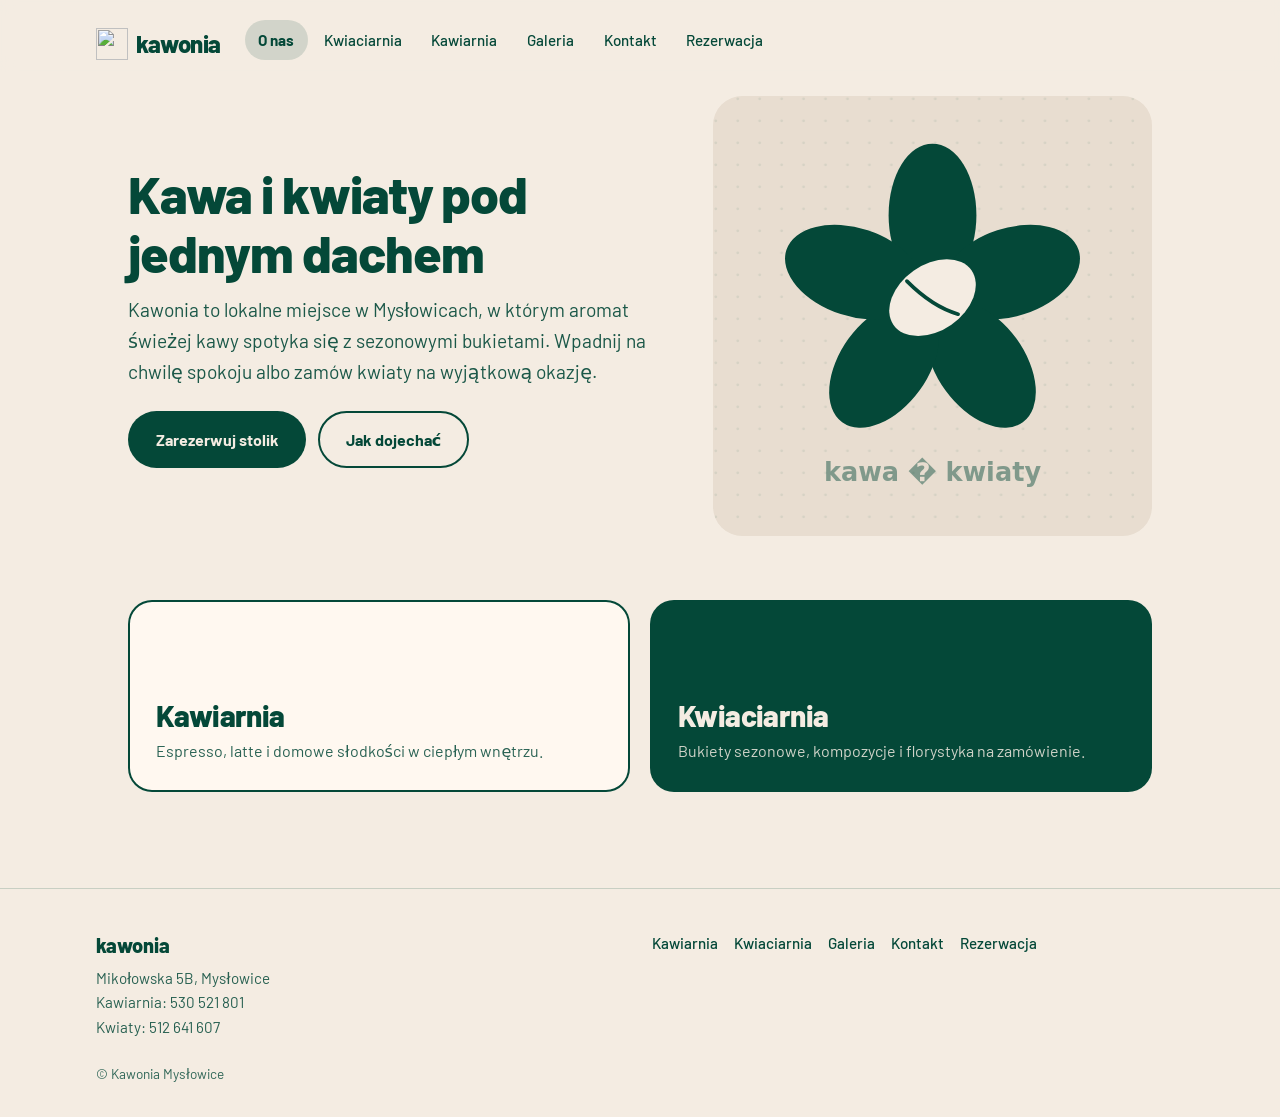
==== index.html @ 17d66bfd "Create a skeleton web" ====
<!DOCTYPE html>
<html lang="pl">
<head>
  <meta charset="utf-8">
  <meta name="viewport" content="width=device-width, initial-scale=1">
  <!-- TODO: remove noindex before publish -->
  <meta name="robots" content="noindex">
  <title>Kawonia — kawa i kwiaty w Mysłowicach</title>
  <meta name="description" content="Kawonia w Mysłowicach: kawiarnia i kwiaciarnia pod jednym dachem. Kawa, bukiety i florystyka przy ul. Mikołowskiej 5B.">
  <!-- TODO: replace example.com with the real domain -->
  <link rel="canonical" href="https://www.example.com/">
  <meta property="og:type" content="website">
  <meta property="og:locale" content="pl_PL">
  <meta property="og:title" content="Kawonia — kawa i kwiaty w Mysłowicach">
  <meta property="og:description" content="Kawiarnia florystyczna w Mysłowicach. Kawa, bukiety i florystyka przy ul. Mikołowskiej 5B.">
  <meta property="og:url" content="https://www.example.com/">
  <meta property="og:image" content="https://www.example.com/images/hero-flower.svg">
  <link rel="icon" href="favicon.svg" type="image/svg+xml">
  <link rel="stylesheet" href="css/styles.css">
  <script type="application/ld+json">
  {
    "@context": "https://schema.org",
    "@graph": [
      {
        "@type": "CafeOrCoffeeShop",
        "name": "Kawonia",
        "description": "Kawiarnia florystyczna w Mysłowicach — kawa i kwiaty pod jednym dachem.",
        "url": "https://www.example.com/",
        "telephone": "+48530521801",
        "address": {
          "@type": "PostalAddress",
          "streetAddress": "Mikołowska 5B",
          "addressLocality": "Mysłowice",
          "addressCountry": "PL"
        },
        "sameAs": [
          "https://www.instagram.com/kawonia.myslowice/",
          "https://www.facebook.com/kawonia.myslowice"
        ],
        "openingHoursSpecification": [
          {
            "@type": "OpeningHoursSpecification",
            "dayOfWeek": ["Monday", "Tuesday", "Wednesday", "Thursday", "Friday"],
            "opens": "09:00",
            "closes": "18:00"
          },
          {
            "@type": "OpeningHoursSpecification",
            "dayOfWeek": "Saturday",
            "opens": "10:00",
            "closes": "16:00"
          }
        ]
      },
      {
        "@type": "Florist",
        "name": "Kawonia — kwiaciarnia",
        "telephone": "+48512641607",
        "address": {
          "@type": "PostalAddress",
          "streetAddress": "Mikołowska 5B",
          "addressLocality": "Mysłowice",
          "addressCountry": "PL"
        },
        "url": "https://www.example.com/kwiaciarnia/"
      }
    ]
  }
  </script>
</head>
<body class="theme-beige">
  <a class="skip-link" href="#main">Przejdź do treści</a>

  <header class="site-header">
    <div class="header-inner">
      <a class="logo" href="index.html">
        <img src="images/logo.svg" alt="" width="64" height="64">
        <span>kawonia</span>
      </a>
      <nav class="site-nav" aria-label="Główne">
        <ul>
          <li><a href="index.html" aria-current="page">O nas</a></li>
          <li><a href="kwiaciarnia/">Kwiaciarnia</a></li>
          <li><a href="kawiarnia/">Kawiarnia</a></li>
          <li><a href="galeria/">Galeria</a></li>
          <li><a href="kontakt/">Kontakt</a></li>
          <li><a href="rezerwacja/">Rezerwacja</a></li>
        </ul>
      </nav>
    </div>
  </header>

  <main id="main" class="site-main">
    <section class="hero" aria-labelledby="hero-heading">
      <div class="hero-copy">
        <h1 id="hero-heading">Kawa i kwiaty pod jednym dachem</h1>
        <!-- TODO: replace with final about copy from the client -->
        <p class="lead">Kawonia to lokalne miejsce w Mysłowicach, w którym aromat świeżej kawy spotyka się z sezonowymi bukietami. Wpadnij na chwilę spokoju albo zamów kwiaty na wyjątkową okazję.</p>
        <div class="hero-actions">
          <a class="btn btn-primary" href="rezerwacja/">Zarezerwuj stolik</a>
          <a class="btn btn-ghost" href="kontakt/">Jak dojechać</a>
        </div>
      </div>
      <div class="hero-visual">
        <img src="images/hero-flower.svg" alt="Dekoracyjny kwiat Kawonii" width="480" height="480">
      </div>
    </section>

    <section class="section" aria-labelledby="tiles-heading">
      <h2 id="tiles-heading" class="visually-hidden">Nasze światy</h2>
      <div class="home-tiles">
        <a class="tile tile-beige" href="kawiarnia/">
          <h2>Kawiarnia</h2>
          <!-- TODO: short cafe teaser -->
          <p>Espresso, latte i domowe słodkości w ciepłym wnętrzu.</p>
        </a>
        <a class="tile tile-green" href="kwiaciarnia/">
          <h2>Kwiaciarnia</h2>
          <!-- TODO: short florist teaser -->
          <p>Bukiety sezonowe, kompozycje i florystyka na zamówienie.</p>
        </a>
      </div>
    </section>
  </main>

  <footer class="site-footer">
    <div class="footer-inner">
      <div>
        <p class="footer-brand">kawonia</p>
        <p class="footer-meta">
          Mikołowska 5B, Mysłowice<br>
          Kawiarnia: <a href="tel:+48530521801">530&nbsp;521&nbsp;801</a><br>
          Kwiaty: <a href="tel:+48512641607">512&nbsp;641&nbsp;607</a>
        </p>
      </div>
      <nav class="footer-nav" aria-label="Stopka">
        <ul>
          <li><a href="kawiarnia/">Kawiarnia</a></li>
          <li><a href="kwiaciarnia/">Kwiaciarnia</a></li>
          <li><a href="galeria/">Galeria</a></li>
          <li><a href="kontakt/">Kontakt</a></li>
          <li><a href="rezerwacja/">Rezerwacja</a></li>
        </ul>
      </nav>
      <p class="footer-copy">© Kawonia Mysłowice</p>
    </div>
  </footer>

  <script src="js/main.js" defer></script>
</body>
</html>
---- css/styles.css ----
/* Kawonia — shared styles */

@font-face {
  font-family: "Barlow";
  src: url("../fonts/barlow-400.woff2") format("woff2");
  font-weight: 400;
  font-style: normal;
  font-display: swap;
}

@font-face {
  font-family: "Barlow";
  src: url("../fonts/barlow-500.woff2") format("woff2");
  font-weight: 500;
  font-style: normal;
  font-display: swap;
}

@font-face {
  font-family: "Barlow";
  src: url("../fonts/barlow-600.woff2") format("woff2");
  font-weight: 600;
  font-style: normal;
  font-display: swap;
}

@font-face {
  font-family: "Barlow";
  src: url("../fonts/barlow-700.woff2") format("woff2");
  font-weight: 700;
  font-style: normal;
  font-display: swap;
}

@font-face {
  font-family: "Barlow";
  src: url("../fonts/barlow-800.woff2") format("woff2");
  font-weight: 800;
  font-style: normal;
  font-display: swap;
}

:root {
  --color-green: #044838;
  --color-beige: #f4ece2;
  --color-beige-deep: #e8ddd0;
  --color-green-soft: #066a52;
  --radius: 1rem;
  --radius-pill: 999px;
  --space: clamp(1rem, 4vw, 2rem);
  --max: 68rem;
  --font: "Barlow", system-ui, -apple-system, "Segoe UI", sans-serif;
  --transition: background-color 0.35s ease, color 0.35s ease, border-color 0.35s ease;
  --focus: 0 0 0 3px var(--color-beige), 0 0 0 5px var(--color-green);
}

*,
*::before,
*::after {
  box-sizing: border-box;
}

html {
  scroll-behavior: smooth;
}

@media (prefers-reduced-motion: reduce) {
  html {
    scroll-behavior: auto;
  }

  *,
  *::before,
  *::after {
    animation-duration: 0.01ms !important;
    animation-iteration-count: 1 !important;
    transition-duration: 0.01ms !important;
  }
}

body {
  margin: 0;
  font-family: var(--font);
  font-size: 1.0625rem;
  line-height: 1.6;
  font-weight: 400;
  min-height: 100vh;
  display: flex;
  flex-direction: column;
  transition: var(--transition);
  -webkit-font-smoothing: antialiased;
}

body.theme-beige {
  --page-bg: var(--color-beige);
  background-color: var(--color-beige);
  color: var(--color-green);
}

body.theme-green {
  --page-bg: var(--color-green);
  background-color: var(--color-green);
  color: var(--color-beige);
}

img {
  max-width: 100%;
  height: auto;
  display: block;
}

a {
  color: inherit;
  text-decoration-thickness: 1px;
  text-underline-offset: 0.2em;
}

a:hover {
  text-decoration-thickness: 2px;
}

:focus-visible {
  outline: 3px solid currentColor;
  outline-offset: 3px;
}

.skip-link {
  position: absolute;
  top: -100%;
  left: var(--space);
  z-index: 1000;
  padding: 0.75rem 1.25rem;
  border-radius: var(--radius-pill);
  font-weight: 600;
  text-decoration: none;
}

.theme-beige .skip-link {
  background: var(--color-green);
  color: var(--color-beige);
}

.theme-green .skip-link {
  background: var(--color-beige);
  color: var(--color-green);
}

.skip-link:focus {
  top: 0.75rem;
}

.site-header {
  padding: 1rem var(--space) 0;
  position: sticky;
  top: 0;
  z-index: 50;
  backdrop-filter: blur(8px);
  transition: var(--transition);
}

.theme-beige .site-header {
  background: color-mix(in srgb, var(--color-beige) 92%, transparent);
}

.theme-green .site-header {
  background: color-mix(in srgb, var(--color-green) 92%, transparent);
}

.header-inner {
  max-width: var(--max);
  margin: 0 auto;
  display: flex;
  flex-wrap: wrap;
  align-items: center;
  gap: 0.75rem 1.5rem;
}

.logo {
  display: inline-flex;
  align-items: center;
  gap: 0.5rem;
  text-decoration: none;
  font-weight: 800;
  font-size: 1.5rem;
  letter-spacing: -0.02em;
  line-height: 1;
}

.logo img {
  width: 2rem;
  height: 2rem;
}

.site-nav {
  flex: 1 1 auto;
  min-width: 0;
  overflow-x: auto;
  -webkit-overflow-scrolling: touch;
  scrollbar-width: thin;
}

.site-nav ul {
  display: flex;
  flex-wrap: nowrap;
  gap: 0.25rem 0.15rem;
  list-style: none;
  margin: 0;
  padding: 0.25rem 0 0.75rem;
  width: max-content;
}

.site-nav a {
  display: block;
  padding: 0.5rem 0.85rem;
  text-decoration: none;
  font-weight: 500;
  font-size: 0.95rem;
  white-space: nowrap;
  border-radius: var(--radius-pill);
  transition: background-color 0.2s ease;
}

.site-nav a:hover {
  background: color-mix(in srgb, currentColor 10%, transparent);
}

.site-nav a[aria-current="page"] {
  font-weight: 700;
  background: color-mix(in srgb, currentColor 14%, transparent);
}

.site-main {
  flex: 1;
  width: 100%;
  max-width: var(--max);
  margin: 0 auto;
  padding: var(--space);
  padding-top: 1.5rem;
}

.site-footer {
  margin-top: auto;
  padding: 2.5rem var(--space) 2rem;
  border-top: 1px solid color-mix(in srgb, currentColor 18%, transparent);
}

.footer-inner {
  max-width: var(--max);
  margin: 0 auto;
  display: grid;
  gap: 1.5rem;
}

@media (min-width: 640px) {
  .footer-inner {
    grid-template-columns: 1fr 1fr;
    align-items: start;
  }
}

.footer-brand {
  font-weight: 800;
  font-size: 1.25rem;
  margin: 0 0 0.35rem;
}

.footer-meta {
  margin: 0;
  font-size: 0.95rem;
  opacity: 0.85;
}

.footer-meta a {
  text-decoration: none;
}

.footer-meta a:hover {
  text-decoration: underline;
}

.footer-nav ul {
  list-style: none;
  margin: 0;
  padding: 0;
  display: flex;
  flex-wrap: wrap;
  gap: 0.5rem 1rem;
}

.footer-nav a {
  text-decoration: none;
  font-weight: 500;
  font-size: 0.95rem;
}

.footer-copy {
  grid-column: 1 / -1;
  margin: 0;
  font-size: 0.85rem;
  color: color-mix(in srgb, currentColor 82%, var(--page-bg));
}

/* Typography */
h1,
h2,
h3 {
  line-height: 1.15;
  letter-spacing: -0.02em;
  font-weight: 800;
  margin: 0 0 0.75rem;
}

h1 {
  font-size: clamp(2rem, 6vw, 3.25rem);
}

h2 {
  font-size: clamp(1.5rem, 4vw, 2rem);
}

h3 {
  font-size: 1.2rem;
  font-weight: 700;
}

.lead {
  font-size: clamp(1.05rem, 2.5vw, 1.2rem);
  max-width: 36rem;
  margin: 0 0 1.5rem;
  opacity: 0.9;
}

.section {
  margin-bottom: clamp(2.5rem, 6vw, 4rem);
}

.section-header {
  margin-bottom: 1.5rem;
}

/* Buttons */
.btn {
  display: inline-flex;
  align-items: center;
  justify-content: center;
  gap: 0.5rem;
  padding: 0.85rem 1.6rem;
  border-radius: var(--radius-pill);
  font-family: inherit;
  font-size: 1rem;
  font-weight: 700;
  text-decoration: none;
  border: 2px solid transparent;
  cursor: pointer;
  transition: background-color 0.2s ease, color 0.2s ease, border-color 0.2s ease, transform 0.15s ease;
}

.btn:hover {
  text-decoration: none;
  transform: translateY(-1px);
}

.btn:active {
  transform: translateY(0);
}

.theme-beige .btn-primary {
  background: var(--color-green);
  color: var(--color-beige);
}

.theme-beige .btn-primary:hover {
  background: var(--color-green-soft);
}

.theme-green .btn-primary {
  background: var(--color-beige);
  color: var(--color-green);
}

.theme-green .btn-primary:hover {
  background: #fff;
}

.btn-ghost {
  background: transparent;
  border-color: currentColor;
  color: inherit;
}

.btn-ghost:hover {
  background: color-mix(in srgb, currentColor 10%, transparent);
}

/* Hero */
.hero {
  display: grid;
  gap: 2rem;
  align-items: center;
  margin-bottom: clamp(2.5rem, 6vw, 4rem);
}

@media (min-width: 768px) {
  .hero {
    grid-template-columns: 1.1fr 0.9fr;
    gap: 3rem;
  }
}

.hero-visual {
  border-radius: 1.5rem;
  overflow: hidden;
}

.hero-visual img {
  width: 100%;
  border-radius: 1.5rem;
}

.hero-actions {
  display: flex;
  flex-wrap: wrap;
  gap: 0.75rem;
}

/* Home tiles */
.home-tiles {
  display: grid;
  gap: 1rem;
}

@media (min-width: 640px) {
  .home-tiles {
    grid-template-columns: 1fr 1fr;
    gap: 1.25rem;
  }
}

.tile {
  display: flex;
  flex-direction: column;
  justify-content: flex-end;
  min-height: 12rem;
  padding: 1.75rem;
  border-radius: 1.5rem;
  text-decoration: none;
  transition: transform 0.2s ease, box-shadow 0.2s ease;
}

.tile:hover {
  transform: translateY(-3px);
  text-decoration: none;
}

.tile-beige {
  background: var(--color-beige);
  color: var(--color-green);
  box-shadow: inset 0 0 0 2px var(--color-green);
}

.theme-beige .tile-beige {
  background: #fff8f0;
}

.tile-green {
  background: var(--color-green);
  color: var(--color-beige);
}

.theme-green .tile-green {
  background: #033a2e;
  box-shadow: inset 0 0 0 2px var(--color-beige);
}

.tile h2 {
  margin: 0 0 0.35rem;
  font-size: clamp(1.5rem, 3vw, 1.85rem);
}

.tile p {
  margin: 0;
  opacity: 0.85;
  font-size: 1rem;
}

/* Price lists */
.price-list {
  list-style: none;
  margin: 0 0 2rem;
  padding: 0;
  max-width: 40rem;
}

.price-list li {
  display: flex;
  align-items: baseline;
  gap: 0.75rem;
  padding: 0.85rem 0;
  border-bottom: 1px dashed color-mix(in srgb, currentColor 35%, transparent);
}

.price-list .item-name {
  flex: 0 1 auto;
  font-weight: 600;
}

.price-list .item-dots {
  flex: 1 1 auto;
  min-width: 1.5rem;
  border-bottom: 1px dotted color-mix(in srgb, currentColor 30%, transparent);
  height: 0;
  align-self: center;
  margin-bottom: 0.2em;
}

.price-list .item-price {
  flex: 0 0 auto;
  font-weight: 700;
  white-space: nowrap;
}

.price-list .item-note {
  display: block;
  width: 100%;
  flex-basis: 100%;
  font-size: 0.9rem;
  font-weight: 400;
  opacity: 0.75;
  margin-top: 0.15rem;
}

.price-list li {
  flex-wrap: wrap;
}

.menu-grid {
  display: grid;
  gap: 2.5rem;
}

@media (min-width: 720px) {
  .menu-grid {
    grid-template-columns: 1fr 1fr;
    gap: 3rem;
  }
}

/* Photo grids */
.photo-grid {
  display: grid;
  gap: 0.85rem;
  grid-template-columns: 1fr;
}

@media (min-width: 480px) {
  .photo-grid {
    grid-template-columns: repeat(2, 1fr);
  }
}

@media (min-width: 800px) {
  .photo-grid {
    grid-template-columns: repeat(3, 1fr);
  }
}

.photo-grid figure {
  margin: 0;
  border-radius: 1rem;
  overflow: hidden;
}

.photo-grid img {
  width: 100%;
  aspect-ratio: 1;
  object-fit: cover;
}

.photo-grid figcaption {
  padding: 0.5rem 0.15rem 0;
  font-size: 0.9rem;
  opacity: 0.75;
}

.media-block {
  border-radius: 1.25rem;
  overflow: hidden;
  margin: 0 0 2rem;
}

.media-block img {
  width: 100%;
  border-radius: 1.25rem;
}

/* Loyalty card */
.loyalty-card {
  border: 2px solid currentColor;
  border-radius: 1.25rem;
  padding: 1.5rem 1.75rem;
  max-width: 28rem;
}

.loyalty-card h3 {
  margin-top: 0;
}

.loyalty-card p {
  margin: 0 0 1rem;
}

.stamps {
  display: flex;
  flex-wrap: wrap;
  gap: 0.5rem;
  list-style: none;
  margin: 0;
  padding: 0;
}

.stamps li {
  width: 2.25rem;
  height: 2.25rem;
  border-radius: 50%;
  border: 2px dashed color-mix(in srgb, currentColor 45%, transparent);
  display: grid;
  place-items: center;
  font-size: 0.75rem;
  font-weight: 700;
  opacity: 0.7;
}

/* Contact */
.contact-grid {
  display: grid;
  gap: 2rem;
}

@media (min-width: 700px) {
  .contact-grid {
    grid-template-columns: 1fr 1fr;
  }
}

.contact-list {
  list-style: none;
  margin: 0;
  padding: 0;
}

.contact-list li {
  margin-bottom: 1rem;
}

.contact-list strong {
  display: block;
  font-size: 0.85rem;
  text-transform: uppercase;
  letter-spacing: 0.04em;
  opacity: 0.7;
  margin-bottom: 0.15rem;
  font-weight: 600;
}

.contact-list a {
  font-weight: 600;
  font-size: 1.15rem;
  text-decoration: none;
}

.hours-list {
  list-style: none;
  margin: 0;
  padding: 0;
}

.hours-list li {
  display: flex;
  justify-content: space-between;
  gap: 1rem;
  padding: 0.4rem 0;
  border-bottom: 1px dashed color-mix(in srgb, currentColor 25%, transparent);
}

.map-placeholder {
  border: 2px dashed color-mix(in srgb, currentColor 40%, transparent);
  border-radius: 1.25rem;
  min-height: 16rem;
  display: grid;
  place-items: center;
  padding: 1.5rem;
  text-align: center;
  opacity: 0.85;
}

.map-placeholder iframe {
  width: 100%;
  height: 100%;
  min-height: 16rem;
  border: 0;
  border-radius: 1.1rem;
}

/* Form */
.form {
  max-width: 36rem;
  display: grid;
  gap: 1.15rem;
}

.form-row {
  display: grid;
  gap: 1.15rem;
}

@media (min-width: 520px) {
  .form-row.two {
    grid-template-columns: 1fr 1fr;
  }
}

.form label {
  display: grid;
  gap: 0.4rem;
  font-weight: 600;
  font-size: 0.95rem;
}

.form input,
.form select,
.form textarea {
  font: inherit;
  padding: 0.75rem 1rem;
  border-radius: 0.75rem;
  border: 2px solid color-mix(in srgb, currentColor 30%, transparent);
  background: color-mix(in srgb, currentColor 4%, transparent);
  color: inherit;
  width: 100%;
  transition: border-color 0.15s ease;
}

.theme-beige .form input,
.theme-beige .form select,
.theme-beige .form textarea {
  background: #fff;
  color: var(--color-green);
}

.theme-green .form input,
.theme-green .form select,
.theme-green .form textarea {
  background: color-mix(in srgb, var(--color-beige) 8%, transparent);
  color: var(--color-beige);
}

.form input:focus-visible,
.form select:focus-visible,
.form textarea:focus-visible {
  border-color: currentColor;
  outline-offset: 2px;
}

.form textarea {
  min-height: 7rem;
  resize: vertical;
}

.form .hint {
  font-weight: 400;
  font-size: 0.85rem;
  opacity: 0.75;
}

.honeypot {
  position: absolute;
  left: -9999px;
  width: 1px;
  height: 1px;
  overflow: hidden;
}

.form-status {
  min-height: 1.5rem;
  padding: 0.75rem 1rem;
  border-radius: 0.75rem;
  font-weight: 600;
}

.form-status[data-state="error"] {
  background: color-mix(in srgb, #b00020 15%, transparent);
  color: #8b0018;
}

.theme-green .form-status[data-state="error"] {
  background: color-mix(in srgb, #ffb4b4 20%, transparent);
  color: #ffe0e0;
}

.form-status[data-state="success"] {
  background: color-mix(in srgb, currentColor 12%, transparent);
}

.form-status:empty {
  display: none;
}

.form-actions {
  display: flex;
  flex-wrap: wrap;
  gap: 0.75rem;
  align-items: center;
}

/* Utilities */
.visually-hidden {
  position: absolute;
  width: 1px;
  height: 1px;
  padding: 0;
  margin: -1px;
  overflow: hidden;
  clip: rect(0, 0, 0, 0);
  white-space: nowrap;
  border: 0;
}

.page-intro {
  margin-bottom: 2rem;
  max-width: 40rem;
}

.form-aside {
  margin-top: 2rem;
  max-width: 36rem;
  font-size: 1rem;
  opacity: 0.85;
}
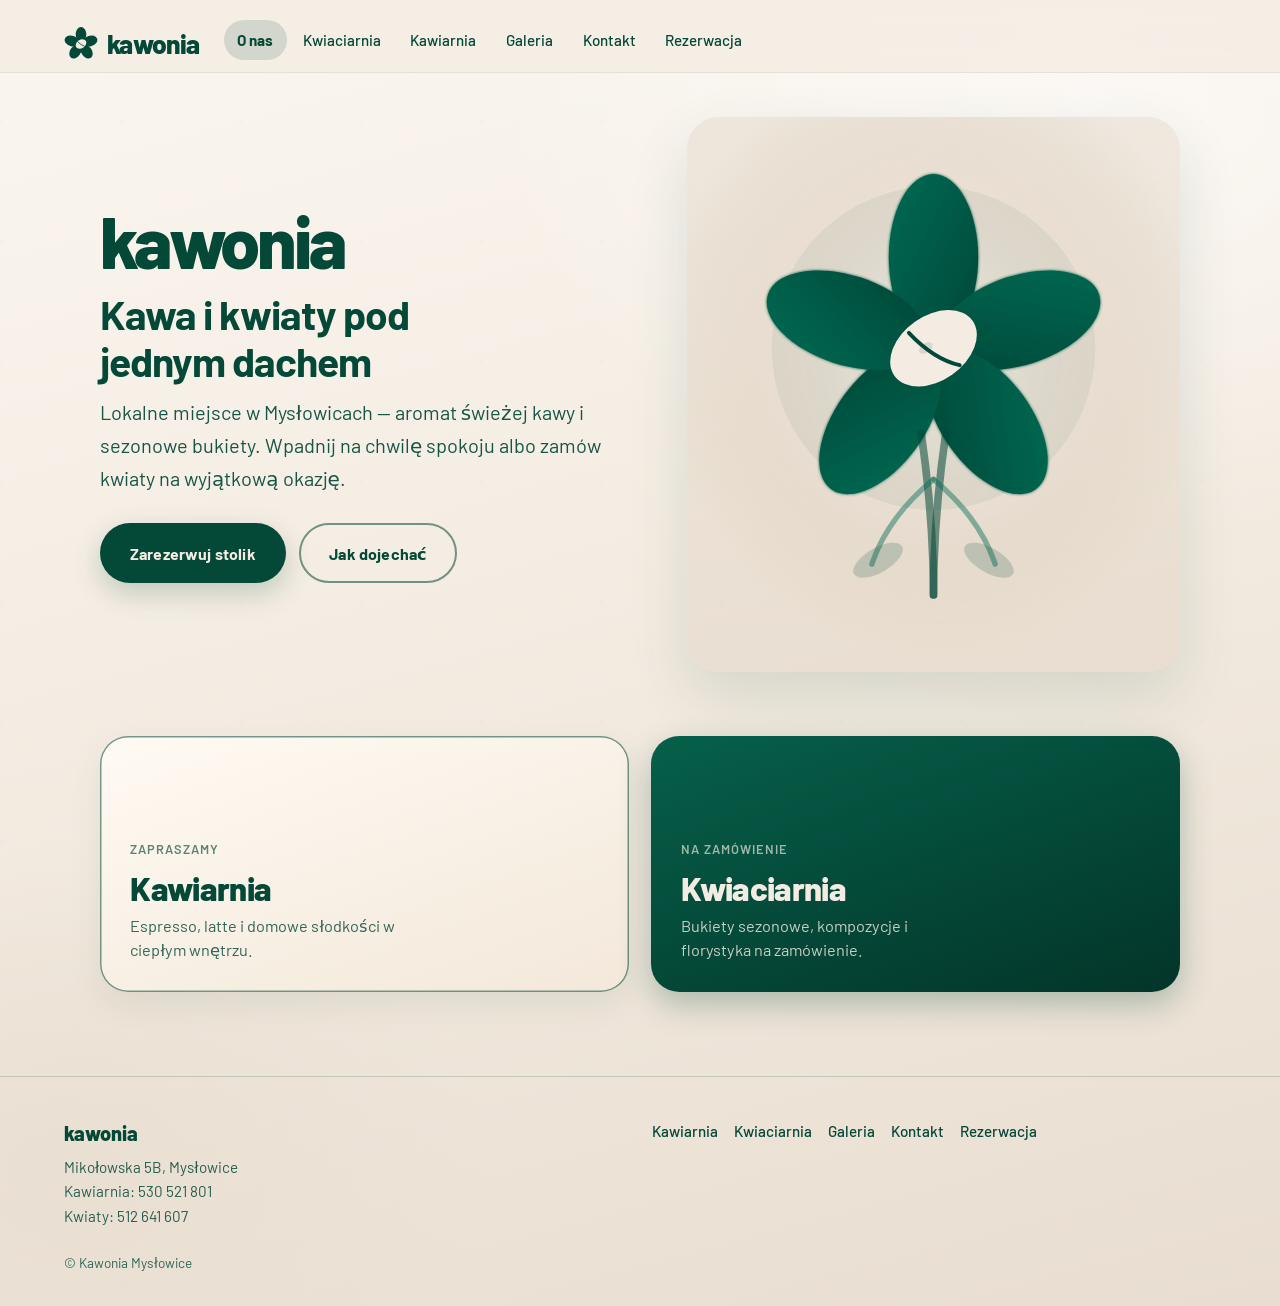
==== commit ea11dc0e: "Fix logo on website" ====
--- a/index.html
+++ b/index.html
@@ -90,31 +90,34 @@
     </div>
   </header>
 
-  <main id="main" class="site-main">
+  <main id="main" class="site-main site-main--home">
     <section class="hero" aria-labelledby="hero-heading">
       <div class="hero-copy">
+        <p class="brand-mark" aria-hidden="true">kawonia</p>
         <h1 id="hero-heading">Kawa i kwiaty pod jednym dachem</h1>
         <!-- TODO: replace with final about copy from the client -->
-        <p class="lead">Kawonia to lokalne miejsce w Mysłowicach, w którym aromat świeżej kawy spotyka się z sezonowymi bukietami. Wpadnij na chwilę spokoju albo zamów kwiaty na wyjątkową okazję.</p>
+        <p class="lead">Lokalne miejsce w Mysłowicach — aromat świeżej kawy i sezonowe bukiety. Wpadnij na chwilę spokoju albo zamów kwiaty na wyjątkową okazję.</p>
         <div class="hero-actions">
           <a class="btn btn-primary" href="rezerwacja/">Zarezerwuj stolik</a>
           <a class="btn btn-ghost" href="kontakt/">Jak dojechać</a>
         </div>
       </div>
       <div class="hero-visual">
-        <img src="images/hero-flower.svg" alt="Dekoracyjny kwiat Kawonii" width="480" height="480">
+        <img src="images/hero-flower.svg" alt="Dekoracyjny kwiat Kawonii z ziarnem kawy" width="640" height="720">
       </div>
     </section>
 
-    <section class="section" aria-labelledby="tiles-heading">
+    <section class="section section--tiles" aria-labelledby="tiles-heading">
       <h2 id="tiles-heading" class="visually-hidden">Nasze światy</h2>
       <div class="home-tiles">
         <a class="tile tile-beige" href="kawiarnia/">
+          <span class="tile-label">Zapraszamy</span>
           <h2>Kawiarnia</h2>
           <!-- TODO: short cafe teaser -->
           <p>Espresso, latte i domowe słodkości w ciepłym wnętrzu.</p>
         </a>
         <a class="tile tile-green" href="kwiaciarnia/">
+          <span class="tile-label">Na zamówienie</span>
           <h2>Kwiaciarnia</h2>
           <!-- TODO: short florist teaser -->
           <p>Bukiety sezonowe, kompozycje i florystyka na zamówienie.</p>
--- a/css/styles.css
+++ b/css/styles.css
@@ -44,14 +44,17 @@
   --color-green: #044838;
   --color-beige: #f4ece2;
   --color-beige-deep: #e8ddd0;
+  --color-beige-soft: #faf6f0;
   --color-green-soft: #066a52;
+  --color-green-deep: #033529;
   --radius: 1rem;
   --radius-pill: 999px;
-  --space: clamp(1rem, 4vw, 2rem);
-  --max: 68rem;
+  --space: clamp(1rem, 4vw, 2.25rem);
+  --max: 72rem;
   --font: "Barlow", system-ui, -apple-system, "Segoe UI", sans-serif;
   --transition: background-color 0.35s ease, color 0.35s ease, border-color 0.35s ease;
   --focus: 0 0 0 3px var(--color-beige), 0 0 0 5px var(--color-green);
+  --ease-out: cubic-bezier(0.22, 1, 0.36, 1);
 }
 
 *,
@@ -94,13 +97,43 @@
 body.theme-beige {
   --page-bg: var(--color-beige);
   background-color: var(--color-beige);
+  background-image:
+    radial-gradient(ellipse 80% 55% at 85% 8%, color-mix(in srgb, #fff 55%, transparent), transparent 60%),
+    radial-gradient(ellipse 60% 45% at 5% 90%, color-mix(in srgb, var(--color-beige-deep) 80%, transparent), transparent 55%),
+    linear-gradient(165deg, var(--color-beige-soft) 0%, var(--color-beige) 45%, var(--color-beige-deep) 100%);
   color: var(--color-green);
 }
 
 body.theme-green {
   --page-bg: var(--color-green);
   background-color: var(--color-green);
+  background-image:
+    radial-gradient(ellipse 70% 50% at 90% 0%, color-mix(in srgb, var(--color-green-soft) 55%, transparent), transparent 55%),
+    radial-gradient(ellipse 50% 40% at 0% 100%, color-mix(in srgb, var(--color-green-deep) 70%, transparent), transparent 50%),
+    linear-gradient(165deg, #055a44 0%, var(--color-green) 50%, var(--color-green-deep) 100%);
   color: var(--color-beige);
+}
+
+body::before {
+  content: "";
+  position: fixed;
+  inset: 0;
+  pointer-events: none;
+  z-index: 0;
+  opacity: 0.35;
+  background-image: url("data:image/svg+xml,%3Csvg xmlns='http://www.w3.org/2000/svg' width='120' height='120'%3E%3Ccircle cx='2' cy='2' r='1.2' fill='%23044838' fill-opacity='0.07'/%3E%3C/svg%3E");
+  background-size: 120px 120px;
+}
+
+.theme-green::before {
+  background-image: url("data:image/svg+xml,%3Csvg xmlns='http://www.w3.org/2000/svg' width='120' height='120'%3E%3Ccircle cx='2' cy='2' r='1.2' fill='%23f4ece2' fill-opacity='0.08'/%3E%3C/svg%3E");
+}
+
+.site-header,
+.site-main,
+.site-footer {
+  position: relative;
+  z-index: 1;
 }
 
 img {
@@ -154,16 +187,18 @@
   position: sticky;
   top: 0;
   z-index: 50;
-  backdrop-filter: blur(8px);
+  backdrop-filter: blur(14px) saturate(1.1);
   transition: var(--transition);
 }
 
 .theme-beige .site-header {
-  background: color-mix(in srgb, var(--color-beige) 92%, transparent);
+  background: color-mix(in srgb, var(--color-beige) 78%, transparent);
+  border-bottom: 1px solid color-mix(in srgb, var(--color-green) 8%, transparent);
 }
 
 .theme-green .site-header {
-  background: color-mix(in srgb, var(--color-green) 92%, transparent);
+  background: color-mix(in srgb, var(--color-green) 78%, transparent);
+  border-bottom: 1px solid color-mix(in srgb, var(--color-beige) 10%, transparent);
 }
 
 .header-inner {
@@ -178,17 +213,18 @@
 .logo {
   display: inline-flex;
   align-items: center;
-  gap: 0.5rem;
+  gap: 0.55rem;
   text-decoration: none;
   font-weight: 800;
-  font-size: 1.5rem;
-  letter-spacing: -0.02em;
+  font-size: 1.65rem;
+  letter-spacing: -0.03em;
   line-height: 1;
 }
 
 .logo img {
-  width: 2rem;
-  height: 2rem;
+  width: 2.15rem;
+  height: 2.15rem;
+  flex-shrink: 0;
 }
 
 .site-nav {
@@ -235,7 +271,11 @@
   max-width: var(--max);
   margin: 0 auto;
   padding: var(--space);
-  padding-top: 1.5rem;
+  padding-top: 1.75rem;
+}
+
+.site-main--home {
+  padding-top: clamp(1.5rem, 4vw, 2.75rem);
 }
 
 .site-footer {
@@ -311,7 +351,7 @@
 }
 
 h1 {
-  font-size: clamp(2rem, 6vw, 3.25rem);
+  font-size: clamp(2.15rem, 6.5vw, 3.6rem);
 }
 
 h2 {
@@ -324,10 +364,36 @@
 }
 
 .lead {
-  font-size: clamp(1.05rem, 2.5vw, 1.2rem);
-  max-width: 36rem;
-  margin: 0 0 1.5rem;
-  opacity: 0.9;
+  font-size: clamp(1.08rem, 2.5vw, 1.25rem);
+  max-width: 32rem;
+  margin: 0 0 1.75rem;
+  line-height: 1.65;
+  color: color-mix(in srgb, currentColor 92%, var(--page-bg));
+}
+
+.brand-mark {
+  margin: 0 0 1rem;
+  font-size: clamp(2.85rem, 7.5vw, 4.5rem);
+  font-weight: 800;
+  letter-spacing: -0.045em;
+  line-height: 0.95;
+  color: var(--color-green);
+}
+
+.theme-green .brand-mark {
+  color: var(--color-beige);
+}
+
+.hero-copy h1 {
+  max-width: 14ch;
+  font-size: clamp(1.75rem, 4.2vw, 2.55rem);
+  font-weight: 700;
+  letter-spacing: -0.025em;
+  color: var(--color-green);
+}
+
+.theme-green .hero-copy h1 {
+  color: var(--color-beige);
 }
 
 .section {
@@ -344,20 +410,26 @@
   align-items: center;
   justify-content: center;
   gap: 0.5rem;
-  padding: 0.85rem 1.6rem;
+  padding: 0.95rem 1.75rem;
   border-radius: var(--radius-pill);
   font-family: inherit;
   font-size: 1rem;
   font-weight: 700;
+  letter-spacing: 0.01em;
   text-decoration: none;
   border: 2px solid transparent;
   cursor: pointer;
-  transition: background-color 0.2s ease, color 0.2s ease, border-color 0.2s ease, transform 0.15s ease;
+  transition:
+    background-color 0.25s var(--ease-out),
+    color 0.25s var(--ease-out),
+    border-color 0.25s var(--ease-out),
+    transform 0.25s var(--ease-out),
+    box-shadow 0.25s var(--ease-out);
 }
 
 .btn:hover {
   text-decoration: none;
-  transform: translateY(-1px);
+  transform: translateY(-2px);
 }
 
 .btn:active {
@@ -367,15 +439,18 @@
 .theme-beige .btn-primary {
   background: var(--color-green);
   color: var(--color-beige);
+  box-shadow: 0 10px 28px color-mix(in srgb, var(--color-green) 22%, transparent);
 }
 
 .theme-beige .btn-primary:hover {
   background: var(--color-green-soft);
+  box-shadow: 0 14px 32px color-mix(in srgb, var(--color-green) 28%, transparent);
 }
 
 .theme-green .btn-primary {
   background: var(--color-beige);
   color: var(--color-green);
+  box-shadow: 0 10px 28px color-mix(in srgb, #000 22%, transparent);
 }
 
 .theme-green .btn-primary:hover {
@@ -384,12 +459,13 @@
 
 .btn-ghost {
   background: transparent;
+  border-color: color-mix(in srgb, currentColor 55%, transparent);
+  color: inherit;
+}
+
+.btn-ghost:hover {
+  background: color-mix(in srgb, currentColor 8%, transparent);
   border-color: currentColor;
-  color: inherit;
-}
-
-.btn-ghost:hover {
-  background: color-mix(in srgb, currentColor 10%, transparent);
 }
 
 /* Hero */
@@ -402,37 +478,99 @@
 
 @media (min-width: 768px) {
   .hero {
-    grid-template-columns: 1.1fr 0.9fr;
-    gap: 3rem;
-  }
+    grid-template-columns: minmax(0, 1fr) minmax(16rem, 0.9fr);
+    gap: clamp(1.25rem, 3vw, 2.5rem);
+    align-items: center;
+  }
+}
+
+.hero-copy {
+  animation: rise-in 0.7s var(--ease-out) both;
 }
 
 .hero-visual {
-  border-radius: 1.5rem;
-  overflow: hidden;
+  position: relative;
+  justify-self: stretch;
+  width: 100%;
+  max-width: 28rem;
+  margin-inline: auto;
+  animation: rise-in 0.85s var(--ease-out) 0.08s both;
+}
+
+@media (min-width: 768px) {
+  .hero-visual {
+    justify-self: end;
+    margin-inline: 0;
+    max-width: none;
+  }
+}
+
+.hero-visual::before {
+  content: "";
+  position: absolute;
+  inset: 12% 8%;
+  border-radius: 50%;
+  background: radial-gradient(circle, color-mix(in srgb, var(--color-green) 14%, transparent), transparent 68%);
+  filter: blur(18px);
+  z-index: 0;
+  pointer-events: none;
+}
+
+.theme-green .hero-visual::before {
+  background: radial-gradient(circle, color-mix(in srgb, var(--color-beige) 16%, transparent), transparent 68%);
 }
 
 .hero-visual img {
+  position: relative;
+  z-index: 1;
   width: 100%;
-  border-radius: 1.5rem;
+  border-radius: 2rem;
+  box-shadow: 0 24px 60px color-mix(in srgb, var(--color-green) 12%, transparent);
+  animation: float-y 7s ease-in-out infinite;
 }
 
 .hero-actions {
   display: flex;
   flex-wrap: wrap;
-  gap: 0.75rem;
+  gap: 0.85rem;
+}
+
+@keyframes rise-in {
+  from {
+    opacity: 0;
+    transform: translateY(1.1rem);
+  }
+  to {
+    opacity: 1;
+    transform: translateY(0);
+  }
+}
+
+@keyframes float-y {
+  0%,
+  100% {
+    transform: translateY(0);
+  }
+  50% {
+    transform: translateY(-0.55rem);
+  }
 }
 
 /* Home tiles */
+.section--tiles {
+  margin-bottom: clamp(2rem, 5vw, 3rem);
+}
+
 .home-tiles {
   display: grid;
-  gap: 1rem;
+  gap: 1.15rem;
+  animation: rise-in 0.9s var(--ease-out) 0.2s both;
 }
 
 @media (min-width: 640px) {
   .home-tiles {
     grid-template-columns: 1fr 1fr;
-    gap: 1.25rem;
+    gap: 1.35rem;
   }
 }
 
@@ -440,47 +578,74 @@
   display: flex;
   flex-direction: column;
   justify-content: flex-end;
-  min-height: 12rem;
-  padding: 1.75rem;
-  border-radius: 1.5rem;
+  min-height: clamp(13rem, 28vw, 16rem);
+  padding: 1.85rem 1.9rem;
+  border-radius: 1.75rem;
   text-decoration: none;
-  transition: transform 0.2s ease, box-shadow 0.2s ease;
+  transition:
+    transform 0.35s var(--ease-out),
+    box-shadow 0.35s var(--ease-out),
+    background-color 0.25s ease;
 }
 
 .tile:hover {
-  transform: translateY(-3px);
+  transform: translateY(-5px);
   text-decoration: none;
 }
 
+.tile-label {
+  font-size: 0.8rem;
+  font-weight: 600;
+  letter-spacing: 0.08em;
+  text-transform: uppercase;
+  margin-bottom: 0.65rem;
+  opacity: 0.65;
+}
+
 .tile-beige {
-  background: var(--color-beige);
+  background:
+    linear-gradient(160deg, #fffaf3 0%, #f3e8da 100%);
   color: var(--color-green);
-  box-shadow: inset 0 0 0 2px var(--color-green);
-}
-
-.theme-beige .tile-beige {
-  background: #fff8f0;
+  box-shadow:
+    inset 0 0 0 1.5px color-mix(in srgb, var(--color-green) 55%, transparent),
+    0 12px 32px color-mix(in srgb, var(--color-green) 8%, transparent);
+}
+
+.tile-beige:hover {
+  box-shadow:
+    inset 0 0 0 1.5px var(--color-green),
+    0 18px 40px color-mix(in srgb, var(--color-green) 14%, transparent);
 }
 
 .tile-green {
-  background: var(--color-green);
+  background:
+    linear-gradient(160deg, #06604a 0%, var(--color-green) 55%, var(--color-green-deep) 100%);
   color: var(--color-beige);
+  box-shadow: 0 12px 32px color-mix(in srgb, var(--color-green) 28%, transparent);
+}
+
+.tile-green:hover {
+  box-shadow: 0 18px 40px color-mix(in srgb, var(--color-green) 38%, transparent);
 }
 
 .theme-green .tile-green {
-  background: #033a2e;
-  box-shadow: inset 0 0 0 2px var(--color-beige);
+  background: linear-gradient(160deg, #044a3a 0%, #022820 100%);
+  box-shadow:
+    inset 0 0 0 1.5px color-mix(in srgb, var(--color-beige) 45%, transparent),
+    0 12px 32px color-mix(in srgb, #000 25%, transparent);
 }
 
 .tile h2 {
-  margin: 0 0 0.35rem;
-  font-size: clamp(1.5rem, 3vw, 1.85rem);
+  margin: 0 0 0.4rem;
+  font-size: clamp(1.65rem, 3.2vw, 2.05rem);
 }
 
 .tile p {
   margin: 0;
-  opacity: 0.85;
-  font-size: 1rem;
+  max-width: 18rem;
+  font-size: 1.02rem;
+  line-height: 1.5;
+  color: color-mix(in srgb, currentColor 82%, transparent);
 }
 
 /* Price lists */
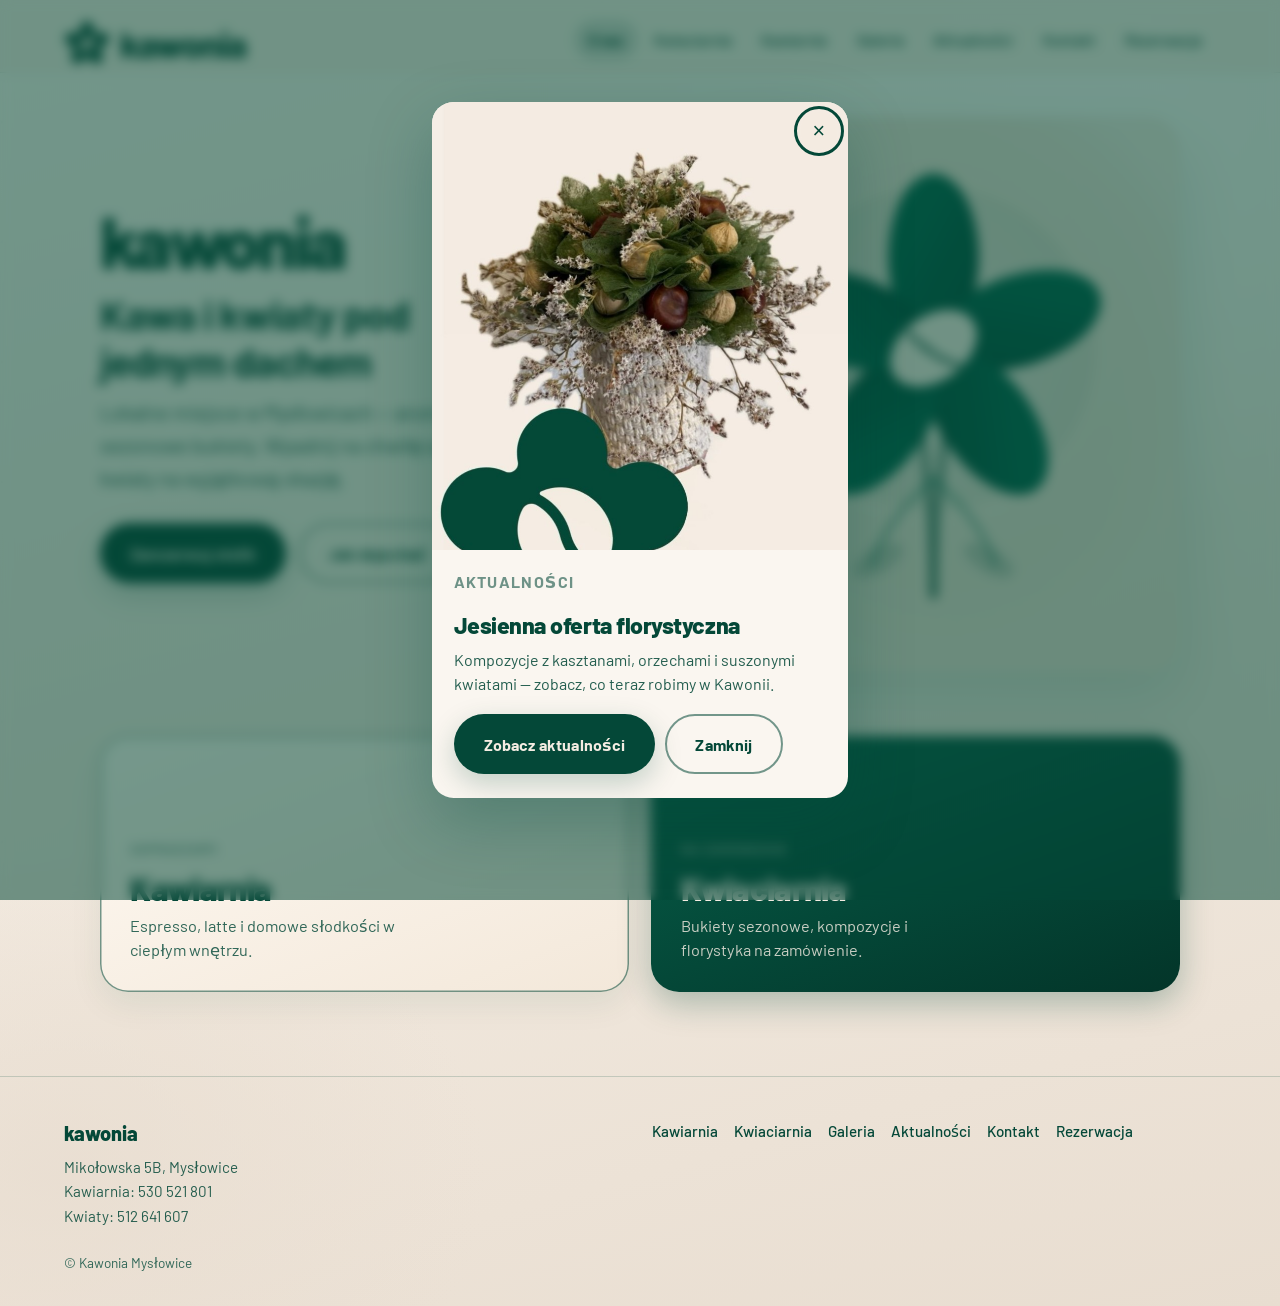
==== commit 57987437: "add photos and new site" ====
--- a/index.html
+++ b/index.html
@@ -83,6 +83,7 @@
           <li><a href="kwiaciarnia/">Kwiaciarnia</a></li>
           <li><a href="kawiarnia/">Kawiarnia</a></li>
           <li><a href="galeria/">Galeria</a></li>
+          <li><a href="aktualnosci/">Aktualności</a></li>
           <li><a href="kontakt/">Kontakt</a></li>
           <li><a href="rezerwacja/">Rezerwacja</a></li>
         </ul>
@@ -141,6 +142,7 @@
           <li><a href="kawiarnia/">Kawiarnia</a></li>
           <li><a href="kwiaciarnia/">Kwiaciarnia</a></li>
           <li><a href="galeria/">Galeria</a></li>
+          <li><a href="aktualnosci/">Aktualności</a></li>
           <li><a href="kontakt/">Kontakt</a></li>
           <li><a href="rezerwacja/">Rezerwacja</a></li>
         </ul>
--- a/css/styles.css
+++ b/css/styles.css
@@ -207,28 +207,30 @@
   display: flex;
   flex-wrap: wrap;
   align-items: center;
+  justify-content: space-between;
   gap: 0.75rem 1.5rem;
 }
 
 .logo {
   display: inline-flex;
   align-items: center;
-  gap: 0.55rem;
+  gap: 0.65rem;
   text-decoration: none;
   font-weight: 800;
-  font-size: 1.65rem;
+  font-size: 2.25rem;
   letter-spacing: -0.03em;
   line-height: 1;
 }
 
 .logo img {
-  width: 2.15rem;
-  height: 2.15rem;
+  width: 2.85rem;
+  height: 2.85rem;
   flex-shrink: 0;
 }
 
 .site-nav {
-  flex: 1 1 auto;
+  flex: 0 1 auto;
+  margin-left: auto;
   min-width: 0;
   overflow-x: auto;
   -webkit-overflow-scrolling: touch;
@@ -1000,3 +1002,182 @@
   font-size: 1rem;
   opacity: 0.85;
 }
+
+/* Aktualności */
+.news-list {
+  display: flex;
+  flex-direction: column;
+  gap: clamp(2.5rem, 6vw, 4rem);
+}
+
+.news-item {
+  display: grid;
+  gap: 1.25rem 1.75rem;
+  align-items: center;
+}
+
+@media (min-width: 720px) {
+  .news-item {
+    grid-template-columns: minmax(0, 1.05fr) minmax(0, 1fr);
+  }
+
+  .news-item:nth-child(even) .news-item-media {
+    order: 2;
+  }
+}
+
+.news-item--featured .news-item-body h2 {
+  font-size: clamp(1.75rem, 3.5vw, 2.35rem);
+}
+
+.news-meta {
+  margin: 0 0 0.4rem;
+  font-size: 0.85rem;
+  font-weight: 600;
+  letter-spacing: 0.04em;
+  text-transform: uppercase;
+  opacity: 0.65;
+}
+
+.news-item-body h2 {
+  margin: 0 0 0.65rem;
+  font-size: clamp(1.35rem, 2.5vw, 1.75rem);
+  line-height: 1.2;
+  letter-spacing: -0.02em;
+}
+
+.news-item-body p {
+  margin: 0 0 1.15rem;
+  max-width: 34rem;
+  font-size: 1.05rem;
+  line-height: 1.55;
+  color: color-mix(in srgb, currentColor 88%, transparent);
+}
+
+.news-item-media {
+  margin: 0;
+  border-radius: 1.25rem;
+  overflow: hidden;
+}
+
+.news-item-media img {
+  display: block;
+  width: 100%;
+  aspect-ratio: 4 / 5;
+  object-fit: cover;
+}
+
+.news-item-media--grid {
+  display: grid;
+  grid-template-columns: 1fr 1fr;
+  gap: 0.65rem;
+}
+
+.news-item-media--grid img {
+  aspect-ratio: 1;
+}
+
+/* Promo popup (aktualna oferta) */
+.promo-dialog {
+  padding: 0;
+  border: none;
+  border-radius: 1.35rem;
+  max-width: min(26rem, calc(100vw - 2rem));
+  width: 100%;
+  background: var(--color-beige-soft);
+  color: var(--color-green);
+  box-shadow: 0 24px 64px color-mix(in srgb, var(--color-green) 28%, transparent);
+  overflow: hidden;
+}
+
+.promo-dialog::backdrop {
+  background: color-mix(in srgb, var(--color-green) 55%, transparent);
+  backdrop-filter: blur(6px);
+}
+
+.promo-dialog[open] {
+  animation: promo-in 0.4s var(--ease-out);
+}
+
+@keyframes promo-in {
+  from {
+    opacity: 0;
+    transform: translateY(12px) scale(0.97);
+  }
+  to {
+    opacity: 1;
+    transform: none;
+  }
+}
+
+.promo-dialog-close {
+  position: absolute;
+  top: 0.65rem;
+  right: 0.65rem;
+  z-index: 2;
+  width: 2.35rem;
+  height: 2.35rem;
+  border: none;
+  border-radius: 999px;
+  background: color-mix(in srgb, var(--color-beige) 88%, transparent);
+  color: var(--color-green);
+  font-size: 1.35rem;
+  line-height: 1;
+  cursor: pointer;
+  display: grid;
+  place-items: center;
+}
+
+.promo-dialog-close:hover {
+  background: #fff;
+}
+
+.promo-dialog-media {
+  margin: 0;
+  position: relative;
+}
+
+.promo-dialog-media img {
+  display: block;
+  width: 100%;
+  aspect-ratio: 4 / 5;
+  object-fit: cover;
+  max-height: min(52vh, 28rem);
+}
+
+.promo-dialog-body {
+  padding: 1.25rem 1.35rem 1.5rem;
+}
+
+.promo-dialog-eyebrow {
+  margin: 0 0 0.35rem;
+  font-size: 0.78rem;
+  font-weight: 700;
+  letter-spacing: 0.08em;
+  text-transform: uppercase;
+  opacity: 0.65;
+}
+
+.promo-dialog-body h2 {
+  margin: 0 0 0.5rem;
+  font-size: 1.45rem;
+  line-height: 1.2;
+  letter-spacing: -0.02em;
+}
+
+.promo-dialog-body p {
+  margin: 0 0 1.15rem;
+  font-size: 1rem;
+  line-height: 1.5;
+  color: color-mix(in srgb, var(--color-green) 88%, transparent);
+}
+
+.promo-dialog-actions {
+  display: flex;
+  flex-wrap: wrap;
+  gap: 0.65rem;
+}
+
+.promo-dialog-shell {
+  position: relative;
+}
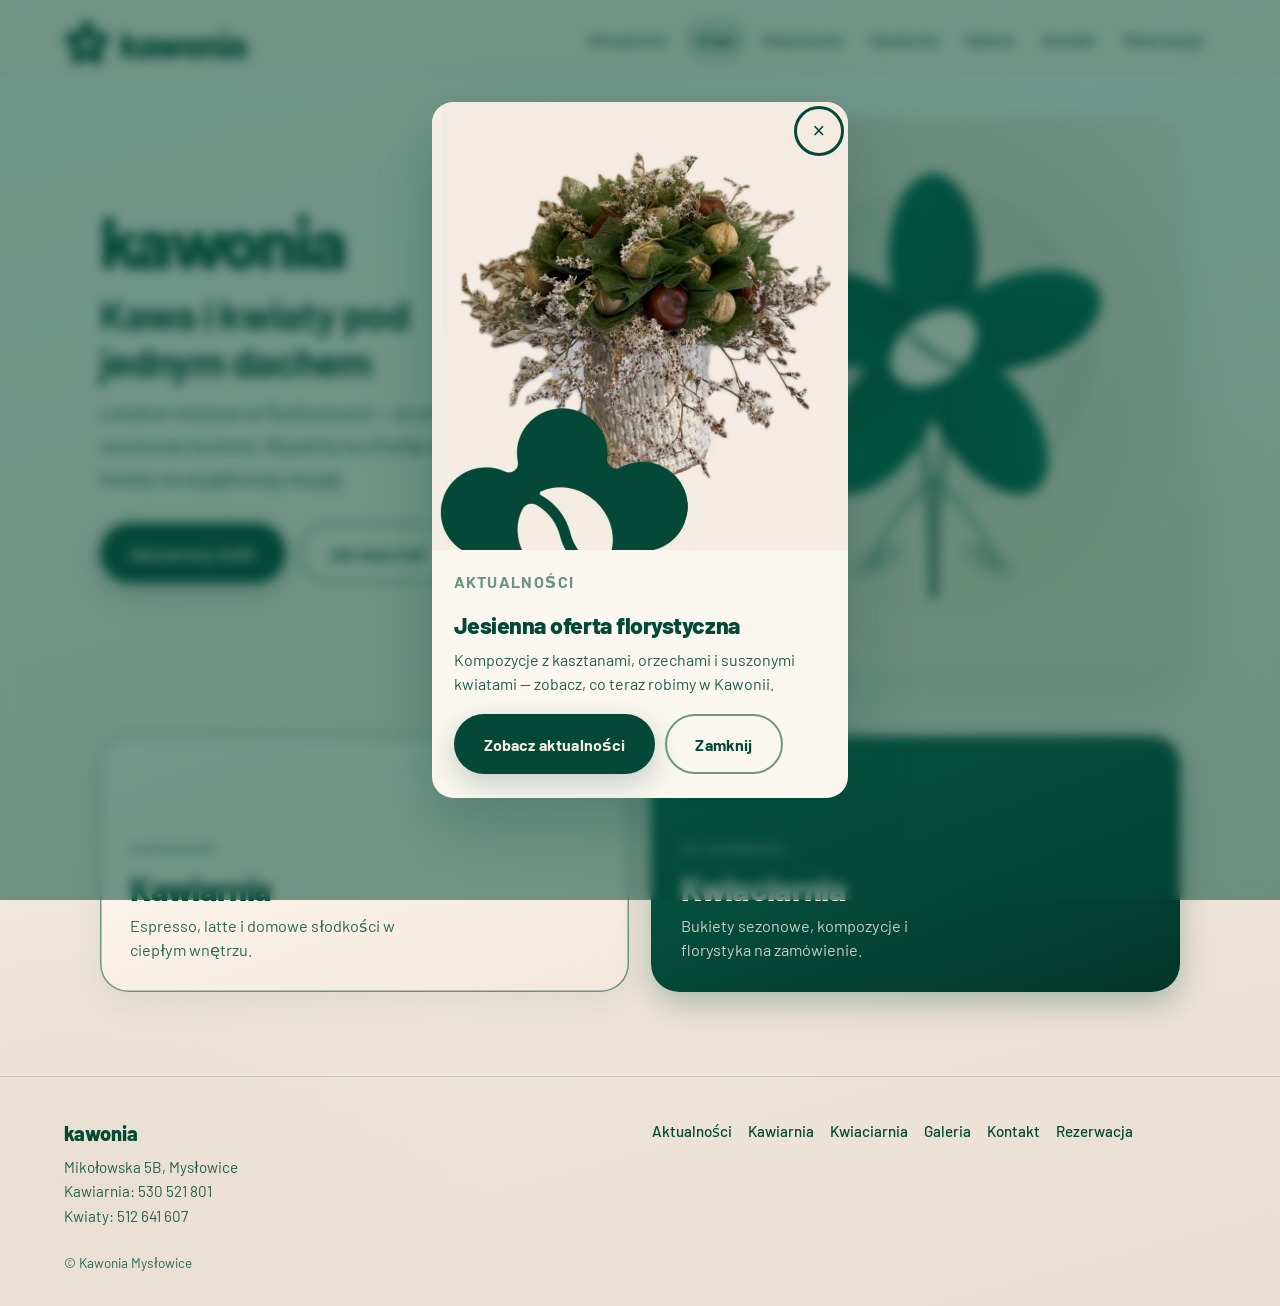
==== commit 241867b2: "add maps pin" ====
--- a/index.html
+++ b/index.html
@@ -79,11 +79,11 @@
       </a>
       <nav class="site-nav" aria-label="Główne">
         <ul>
+          <li><a href="aktualnosci/">Aktualności</a></li>
           <li><a href="index.html" aria-current="page">O nas</a></li>
           <li><a href="kwiaciarnia/">Kwiaciarnia</a></li>
           <li><a href="kawiarnia/">Kawiarnia</a></li>
           <li><a href="galeria/">Galeria</a></li>
-          <li><a href="aktualnosci/">Aktualności</a></li>
           <li><a href="kontakt/">Kontakt</a></li>
           <li><a href="rezerwacja/">Rezerwacja</a></li>
         </ul>
@@ -139,10 +139,10 @@
       </div>
       <nav class="footer-nav" aria-label="Stopka">
         <ul>
+          <li><a href="aktualnosci/">Aktualności</a></li>
           <li><a href="kawiarnia/">Kawiarnia</a></li>
           <li><a href="kwiaciarnia/">Kwiaciarnia</a></li>
           <li><a href="galeria/">Galeria</a></li>
-          <li><a href="aktualnosci/">Aktualności</a></li>
           <li><a href="kontakt/">Kontakt</a></li>
           <li><a href="rezerwacja/">Rezerwacja</a></li>
         </ul>
--- a/css/styles.css
+++ b/css/styles.css
@@ -849,23 +849,29 @@
   border-bottom: 1px dashed color-mix(in srgb, currentColor 25%, transparent);
 }
 
-.map-placeholder {
-  border: 2px dashed color-mix(in srgb, currentColor 40%, transparent);
+.map-embed {
   border-radius: 1.25rem;
-  min-height: 16rem;
-  display: grid;
-  place-items: center;
-  padding: 1.5rem;
-  text-align: center;
-  opacity: 0.85;
-}
-
-.map-placeholder iframe {
+  overflow: hidden;
+  min-height: 18rem;
+  background: color-mix(in srgb, currentColor 8%, transparent);
+  box-shadow: inset 0 0 0 1.5px color-mix(in srgb, currentColor 18%, transparent);
+}
+
+.map-embed iframe {
+  display: block;
   width: 100%;
-  height: 100%;
-  min-height: 16rem;
+  height: clamp(18rem, 45vw, 26rem);
   border: 0;
-  border-radius: 1.1rem;
+}
+
+.map-link {
+  margin: 0.85rem 0 0;
+  font-weight: 600;
+}
+
+.map-link a {
+  text-decoration: underline;
+  text-underline-offset: 0.15em;
 }
 
 /* Form */
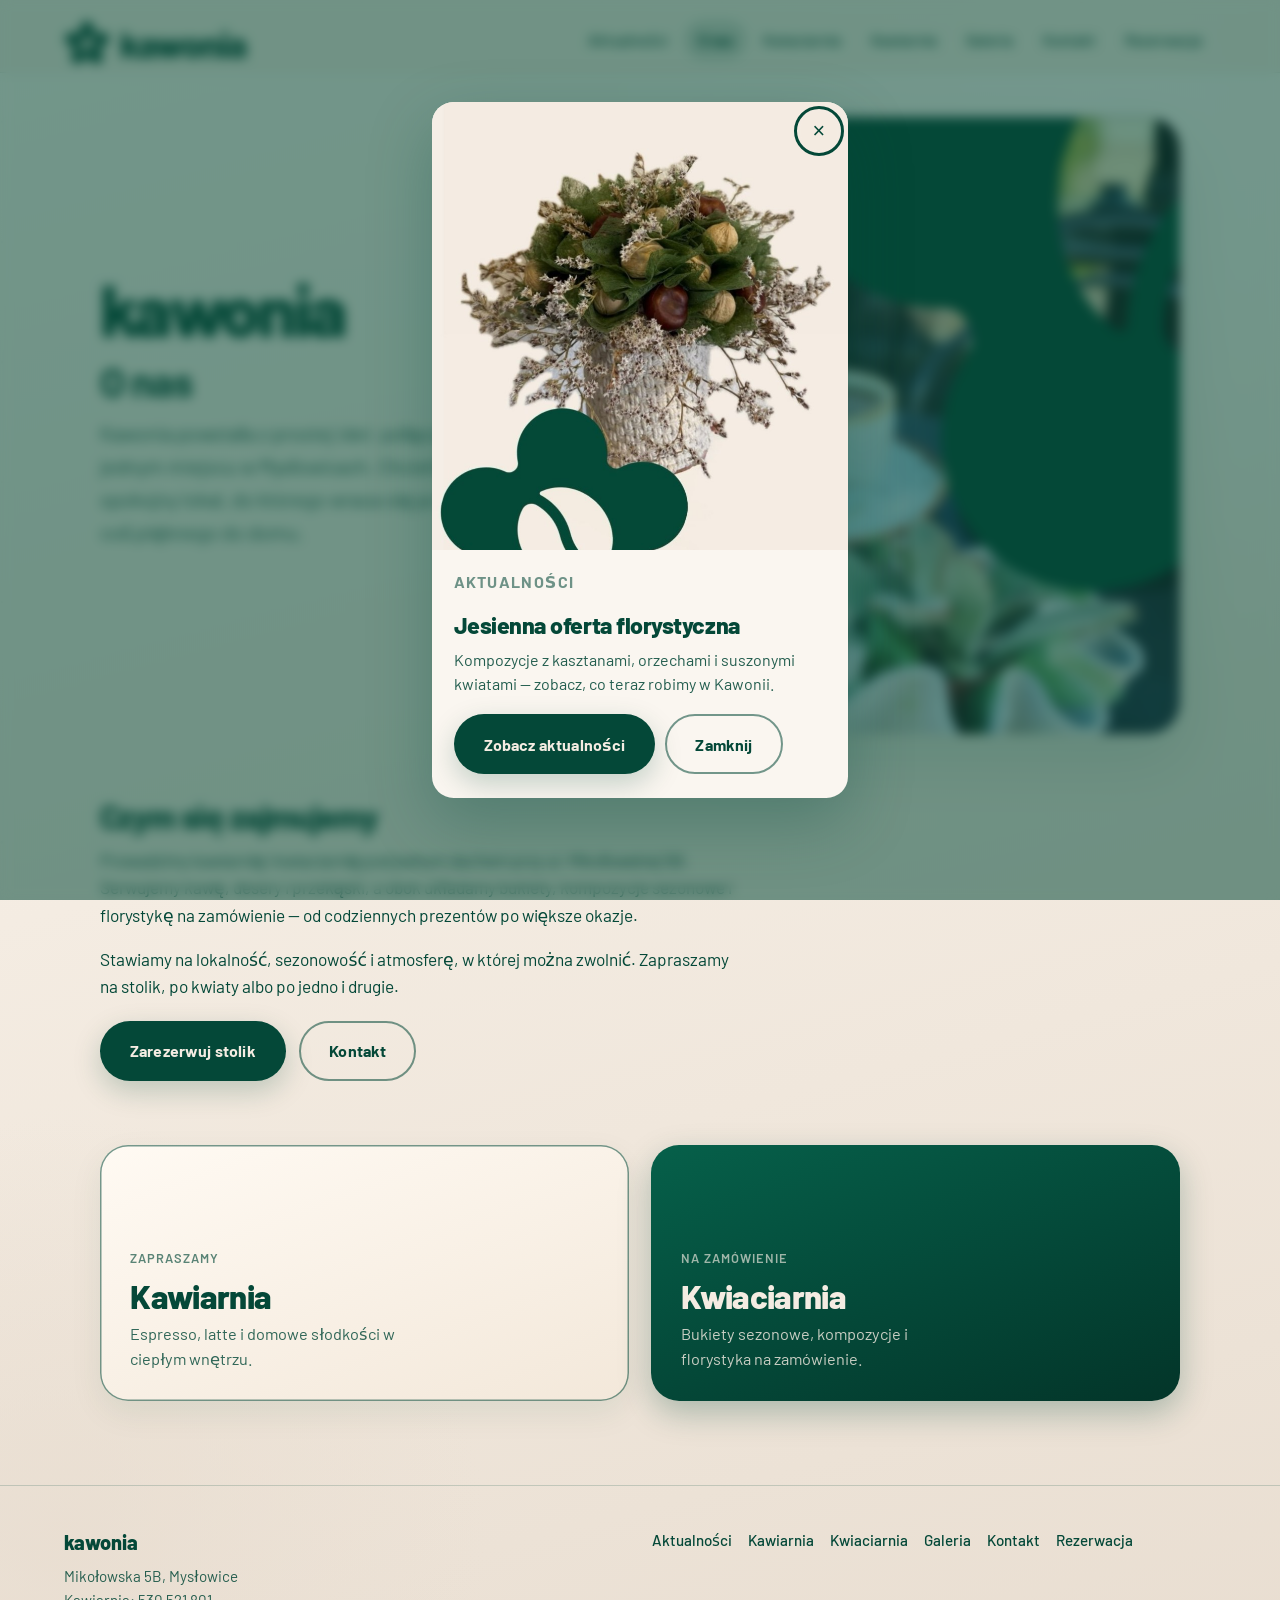
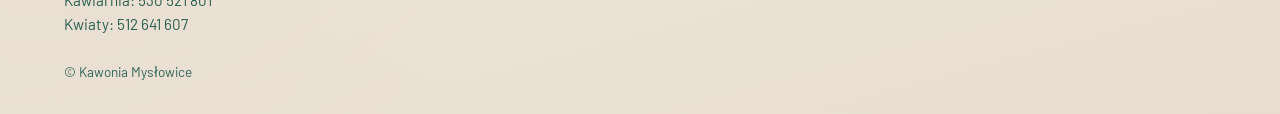
==== commit b8778fbe: "edit sections" ====
--- a/index.html
+++ b/index.html
@@ -95,16 +95,22 @@
     <section class="hero" aria-labelledby="hero-heading">
       <div class="hero-copy">
         <p class="brand-mark" aria-hidden="true">kawonia</p>
-        <h1 id="hero-heading">Kawa i kwiaty pod jednym dachem</h1>
-        <!-- TODO: replace with final about copy from the client -->
-        <p class="lead">Lokalne miejsce w Mysłowicach — aromat świeżej kawy i sezonowe bukiety. Wpadnij na chwilę spokoju albo zamów kwiaty na wyjątkową okazję.</p>
-        <div class="hero-actions">
-          <a class="btn btn-primary" href="rezerwacja/">Zarezerwuj stolik</a>
-          <a class="btn btn-ghost" href="kontakt/">Jak dojechać</a>
-        </div>
+        <h1 id="hero-heading">O nas</h1>
+        <!-- TODO: potwierdź historię z właścicielką -->
+        <p class="lead">Kawonia powstała z prostej idei: połączyć kawę i kwiaty w jednym miejscu w Mysłowicach. Chcieliśmy stworzyć spokojny lokal, do którego wraca się po zapach, rozmowę i coś pięknego do domu.</p>
       </div>
       <div class="hero-visual">
-        <img src="images/hero-flower.svg" alt="Dekoracyjny kwiat Kawonii z ziarnem kawy" width="640" height="720">
+        <img src="images/aktualnosci/kawa-na-tarasie.jpg" alt="Kawa na tarasie Kawonii" width="640" height="800">
+      </div>
+    </section>
+
+    <section class="section about-story" aria-labelledby="story-heading">
+      <h2 id="story-heading">Czym się zajmujemy</h2>
+      <p>Prowadzimy kawiarnię i kwiaciarnię pod jednym dachem przy ul. Mikołowskiej 5B. Serwujemy kawę, desery i przekąski, a obok układamy bukiety, kompozycje sezonowe i florystykę na zamówienie — od codziennych prezentów po większe okazje.</p>
+      <p>Stawiamy na lokalność, sezonowość i atmosferę, w której można zwolnić. Zapraszamy na stolik, po kwiaty albo po jedno i drugie.</p>
+      <div class="hero-actions">
+        <a class="btn btn-primary" href="rezerwacja/">Zarezerwuj stolik</a>
+        <a class="btn btn-ghost" href="kontakt/">Kontakt</a>
       </div>
     </section>
 
@@ -114,13 +120,11 @@
         <a class="tile tile-beige" href="kawiarnia/">
           <span class="tile-label">Zapraszamy</span>
           <h2>Kawiarnia</h2>
-          <!-- TODO: short cafe teaser -->
           <p>Espresso, latte i domowe słodkości w ciepłym wnętrzu.</p>
         </a>
         <a class="tile tile-green" href="kwiaciarnia/">
           <span class="tile-label">Na zamówienie</span>
           <h2>Kwiaciarnia</h2>
-          <!-- TODO: short florist teaser -->
           <p>Bukiety sezonowe, kompozycje i florystyka na zamówienie.</p>
         </a>
       </div>
--- a/css/styles.css
+++ b/css/styles.css
@@ -835,6 +835,38 @@
   text-decoration: none;
 }
 
+.social-row {
+  display: flex;
+  flex-wrap: wrap;
+  gap: 0.65rem 1rem;
+  margin-top: 0.35rem;
+}
+
+.social-link {
+  display: inline-flex;
+  align-items: center;
+  gap: 0.45rem;
+  font-weight: 600;
+  font-size: 1.05rem;
+  text-decoration: none;
+  padding: 0.35rem 0.7rem 0.35rem 0.4rem;
+  border-radius: 999px;
+  background: color-mix(in srgb, currentColor 10%, transparent);
+  transition: background-color 0.2s ease, transform 0.2s ease;
+}
+
+.social-link:hover {
+  background: color-mix(in srgb, currentColor 16%, transparent);
+  transform: translateY(-1px);
+  text-decoration: none;
+}
+
+.social-icon {
+  width: 1.35rem;
+  height: 1.35rem;
+  flex-shrink: 0;
+}
+
 .hours-list {
   list-style: none;
   margin: 0;
@@ -845,8 +877,27 @@
   display: flex;
   justify-content: space-between;
   gap: 1rem;
-  padding: 0.4rem 0;
+  padding: 0.55rem 0.75rem;
+  margin: 0 -0.75rem;
+  border-radius: 0.75rem;
   border-bottom: 1px dashed color-mix(in srgb, currentColor 25%, transparent);
+  transition: background-color 0.25s ease, box-shadow 0.25s ease;
+}
+
+.hours-list li.is-today {
+  border-bottom-color: transparent;
+  background: color-mix(in srgb, currentColor 12%, transparent);
+  box-shadow:
+    0 0 0 1px color-mix(in srgb, currentColor 18%, transparent),
+    0 0 22px color-mix(in srgb, currentColor 16%, transparent);
+  font-weight: 700;
+}
+
+.theme-green .hours-list li.is-today {
+  background: color-mix(in srgb, var(--color-beige) 14%, transparent);
+  box-shadow:
+    0 0 0 1px color-mix(in srgb, var(--color-beige) 28%, transparent),
+    0 0 24px color-mix(in srgb, var(--color-beige) 18%, transparent);
 }
 
 .map-embed {
@@ -1009,78 +1060,163 @@
   opacity: 0.85;
 }
 
-/* Aktualności */
-.news-list {
-  display: flex;
-  flex-direction: column;
-  gap: clamp(2.5rem, 6vw, 4rem);
-}
-
-.news-item {
-  display: grid;
-  gap: 1.25rem 1.75rem;
-  align-items: center;
-}
-
-@media (min-width: 720px) {
-  .news-item {
-    grid-template-columns: minmax(0, 1.05fr) minmax(0, 1fr);
-  }
-
-  .news-item:nth-child(even) .news-item-media {
-    order: 2;
-  }
-}
-
-.news-item--featured .news-item-body h2 {
-  font-size: clamp(1.75rem, 3.5vw, 2.35rem);
-}
-
-.news-meta {
-  margin: 0 0 0.4rem;
-  font-size: 0.85rem;
-  font-weight: 600;
-  letter-spacing: 0.04em;
+/* Aktualności — zamglone tło */
+.page-news {
+  background-image: none;
+}
+
+.page-news::before {
+  opacity: 0.12;
+}
+
+.page-bg {
+  position: fixed;
+  inset: 0;
+  z-index: 0;
+  overflow: hidden;
+  pointer-events: none;
+}
+
+.page-bg img {
+  width: 100%;
+  height: 100%;
+  object-fit: cover;
+  filter: blur(36px) saturate(1.08) brightness(0.92);
+  transform: scale(1.14);
+}
+
+.page-bg::after {
+  content: "";
+  position: absolute;
+  inset: 0;
+  background:
+    linear-gradient(165deg, color-mix(in srgb, var(--color-beige) 72%, transparent), color-mix(in srgb, var(--color-beige-deep) 58%, transparent)),
+    radial-gradient(ellipse 70% 50% at 80% 10%, color-mix(in srgb, #fff 35%, transparent), transparent 60%);
+}
+
+.news-spotlight {
+  position: relative;
+  z-index: 1;
+  max-width: 38rem;
+  padding: clamp(1.5rem, 4vw, 2.25rem);
+  border-radius: 1.5rem;
+  background: color-mix(in srgb, var(--color-beige-soft) 82%, transparent);
+  backdrop-filter: blur(12px) saturate(1.1);
+  box-shadow:
+    inset 0 0 0 1px color-mix(in srgb, var(--color-green) 12%, transparent),
+    0 18px 48px color-mix(in srgb, var(--color-green) 12%, transparent);
+  animation: rise-in 0.7s var(--ease-out) both;
+}
+
+.news-spotlight-eyebrow {
+  margin: 0 0 0.5rem;
+  font-size: 0.8rem;
+  font-weight: 700;
+  letter-spacing: 0.08em;
   text-transform: uppercase;
   opacity: 0.65;
 }
 
-.news-item-body h2 {
-  margin: 0 0 0.65rem;
-  font-size: clamp(1.35rem, 2.5vw, 1.75rem);
-  line-height: 1.2;
-  letter-spacing: -0.02em;
-}
-
-.news-item-body p {
-  margin: 0 0 1.15rem;
+.news-spotlight h1 {
+  margin: 0 0 0.75rem;
+  font-size: clamp(2.1rem, 5vw, 3rem);
+  line-height: 1.1;
+  letter-spacing: -0.03em;
+}
+
+.news-spotlight .lead {
+  margin-bottom: 1rem;
+}
+
+.news-spotlight p {
+  margin: 0 0 1rem;
   max-width: 34rem;
-  font-size: 1.05rem;
-  line-height: 1.55;
-  color: color-mix(in srgb, currentColor 88%, transparent);
-}
-
-.news-item-media {
-  margin: 0;
-  border-radius: 1.25rem;
-  overflow: hidden;
-}
-
-.news-item-media img {
-  display: block;
-  width: 100%;
+}
+
+.news-spotlight h2 {
+  margin: 1.5rem 0 0.75rem;
+  font-size: 1.25rem;
+}
+
+.news-offers {
+  margin: 0 0 1.5rem;
+  padding: 0;
+  list-style: none;
+}
+
+.news-offers li {
+  position: relative;
+  padding: 0.45rem 0 0.45rem 1.15rem;
+  border-bottom: 1px dashed color-mix(in srgb, currentColor 22%, transparent);
+  font-weight: 500;
+}
+
+.news-offers li::before {
+  content: "";
+  position: absolute;
+  left: 0;
+  top: 0.95rem;
+  width: 0.45rem;
+  height: 0.45rem;
+  border-radius: 50%;
+  background: currentColor;
+  opacity: 0.45;
+}
+
+.page-news .site-footer {
+  background: color-mix(in srgb, var(--color-beige) 70%, transparent);
+  backdrop-filter: blur(10px);
+}
+
+/* O nas */
+.about-story {
+  max-width: 40rem;
+  animation: rise-in 0.85s var(--ease-out) 0.12s both;
+}
+
+.about-story p {
+  margin: 0 0 1rem;
+  font-size: 1.08rem;
+  line-height: 1.6;
+}
+
+.about-story .hero-actions {
+  margin-top: 1.25rem;
+}
+
+.site-main--home .hero-visual img {
   aspect-ratio: 4 / 5;
   object-fit: cover;
 }
 
-.news-item-media--grid {
-  display: grid;
-  grid-template-columns: 1fr 1fr;
-  gap: 0.65rem;
-}
-
-.news-item-media--grid img {
-  aspect-ratio: 1;
+/* Menu board (kawiarnia / kwiaciarnia) */
+.menu-board {
+  padding: clamp(1.25rem, 3vw, 2rem);
+  border-radius: 1.5rem;
+  background: color-mix(in srgb, currentColor 5%, transparent);
+  box-shadow: inset 0 0 0 1.5px color-mix(in srgb, currentColor 14%, transparent);
+}
+
+.theme-beige .menu-board {
+  background: color-mix(in srgb, #fff 55%, var(--color-beige-soft));
+}
+
+.theme-green .menu-board {
+  background: color-mix(in srgb, var(--color-green-deep) 35%, transparent);
+}
+
+.menu-board h2 {
+  margin: 0 0 0.75rem;
+  font-size: 1.35rem;
+  letter-spacing: -0.02em;
+}
+
+.menu-board .price-list {
+  margin-bottom: 2rem;
+}
+
+.menu-board .menu-grid > div:last-child .price-list:last-child {
+  margin-bottom: 0;
 }
 
 /* Promo popup (aktualna oferta) */
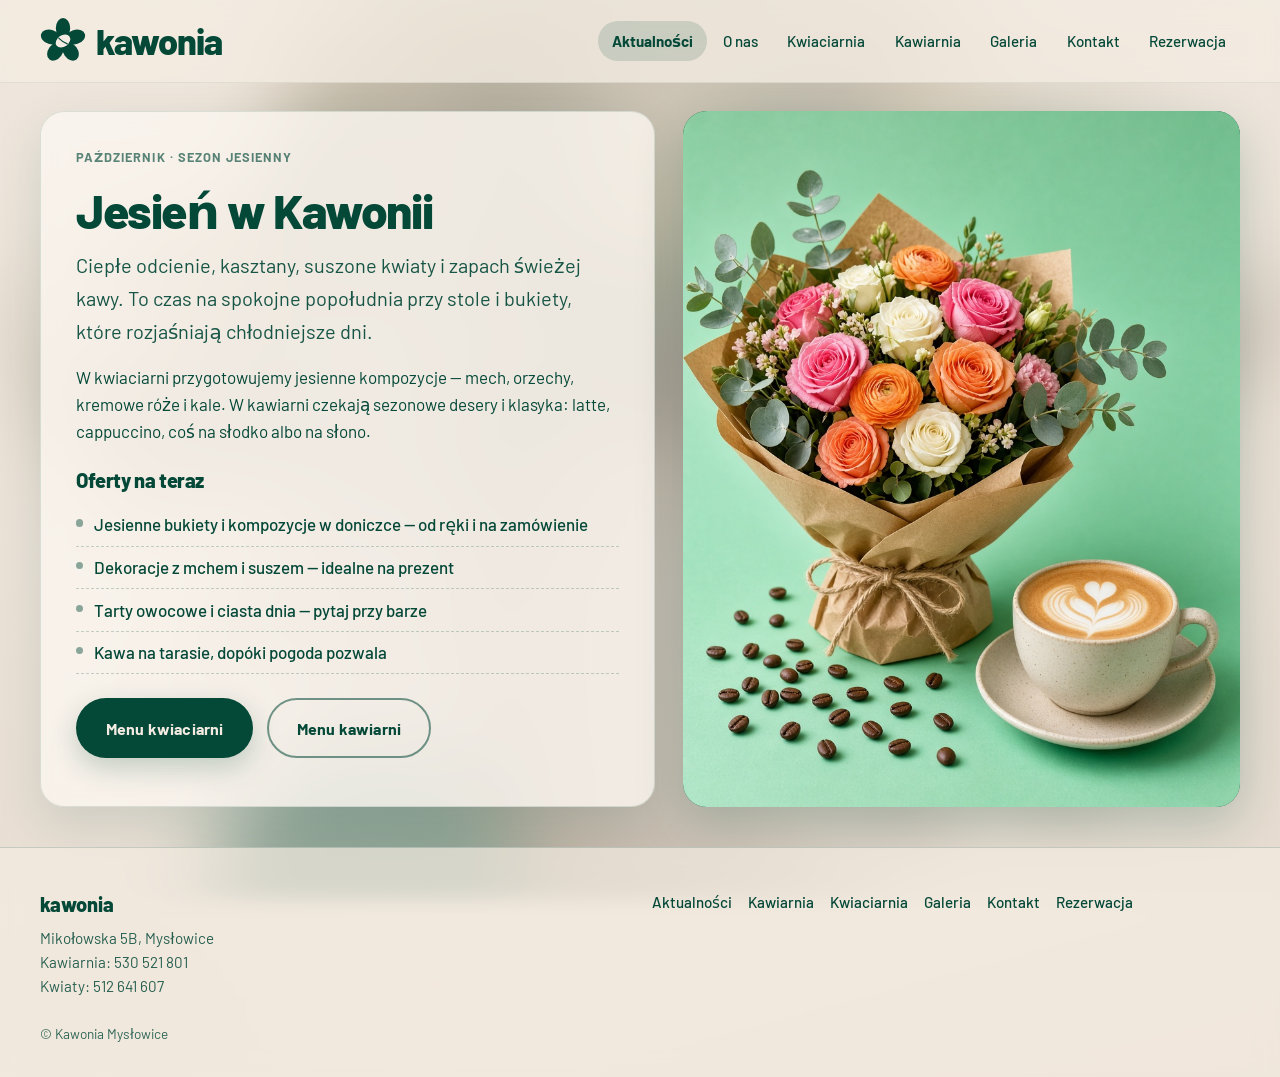
==== commit 2b9a32e3: "Edit main site" ====
--- a/index.html
+++ b/index.html
@@ -8,153 +8,11 @@
   <title>Kawonia — kawa i kwiaty w Mysłowicach</title>
   <meta name="description" content="Kawonia w Mysłowicach: kawiarnia i kwiaciarnia pod jednym dachem. Kawa, bukiety i florystyka przy ul. Mikołowskiej 5B.">
   <!-- TODO: replace example.com with the real domain -->
-  <link rel="canonical" href="https://www.example.com/">
-  <meta property="og:type" content="website">
-  <meta property="og:locale" content="pl_PL">
-  <meta property="og:title" content="Kawonia — kawa i kwiaty w Mysłowicach">
-  <meta property="og:description" content="Kawiarnia florystyczna w Mysłowicach. Kawa, bukiety i florystyka przy ul. Mikołowskiej 5B.">
-  <meta property="og:url" content="https://www.example.com/">
-  <meta property="og:image" content="https://www.example.com/images/hero-flower.svg">
-  <link rel="icon" href="favicon.svg" type="image/svg+xml">
-  <link rel="stylesheet" href="css/styles.css">
-  <script type="application/ld+json">
-  {
-    "@context": "https://schema.org",
-    "@graph": [
-      {
-        "@type": "CafeOrCoffeeShop",
-        "name": "Kawonia",
-        "description": "Kawiarnia florystyczna w Mysłowicach — kawa i kwiaty pod jednym dachem.",
-        "url": "https://www.example.com/",
-        "telephone": "+48530521801",
-        "address": {
-          "@type": "PostalAddress",
-          "streetAddress": "Mikołowska 5B",
-          "addressLocality": "Mysłowice",
-          "addressCountry": "PL"
-        },
-        "sameAs": [
-          "https://www.instagram.com/kawonia.myslowice/",
-          "https://www.facebook.com/kawonia.myslowice"
-        ],
-        "openingHoursSpecification": [
-          {
-            "@type": "OpeningHoursSpecification",
-            "dayOfWeek": ["Monday", "Tuesday", "Wednesday", "Thursday", "Friday"],
-            "opens": "09:00",
-            "closes": "18:00"
-          },
-          {
-            "@type": "OpeningHoursSpecification",
-            "dayOfWeek": "Saturday",
-            "opens": "10:00",
-            "closes": "16:00"
-          }
-        ]
-      },
-      {
-        "@type": "Florist",
-        "name": "Kawonia — kwiaciarnia",
-        "telephone": "+48512641607",
-        "address": {
-          "@type": "PostalAddress",
-          "streetAddress": "Mikołowska 5B",
-          "addressLocality": "Mysłowice",
-          "addressCountry": "PL"
-        },
-        "url": "https://www.example.com/kwiaciarnia/"
-      }
-    ]
-  }
-  </script>
+  <link rel="canonical" href="https://www.example.com/aktualnosci/">
+  <meta http-equiv="refresh" content="0; url=aktualnosci/">
+  <script>location.replace("aktualnosci/");</script>
 </head>
-<body class="theme-beige">
-  <a class="skip-link" href="#main">Przejdź do treści</a>
-
-  <header class="site-header">
-    <div class="header-inner">
-      <a class="logo" href="index.html">
-        <img src="images/logo.svg" alt="" width="64" height="64">
-        <span>kawonia</span>
-      </a>
-      <nav class="site-nav" aria-label="Główne">
-        <ul>
-          <li><a href="aktualnosci/">Aktualności</a></li>
-          <li><a href="index.html" aria-current="page">O nas</a></li>
-          <li><a href="kwiaciarnia/">Kwiaciarnia</a></li>
-          <li><a href="kawiarnia/">Kawiarnia</a></li>
-          <li><a href="galeria/">Galeria</a></li>
-          <li><a href="kontakt/">Kontakt</a></li>
-          <li><a href="rezerwacja/">Rezerwacja</a></li>
-        </ul>
-      </nav>
-    </div>
-  </header>
-
-  <main id="main" class="site-main site-main--home">
-    <section class="hero" aria-labelledby="hero-heading">
-      <div class="hero-copy">
-        <p class="brand-mark" aria-hidden="true">kawonia</p>
-        <h1 id="hero-heading">O nas</h1>
-        <!-- TODO: potwierdź historię z właścicielką -->
-        <p class="lead">Kawonia powstała z prostej idei: połączyć kawę i kwiaty w jednym miejscu w Mysłowicach. Chcieliśmy stworzyć spokojny lokal, do którego wraca się po zapach, rozmowę i coś pięknego do domu.</p>
-      </div>
-      <div class="hero-visual">
-        <img src="images/aktualnosci/kawa-na-tarasie.jpg" alt="Kawa na tarasie Kawonii" width="640" height="800">
-      </div>
-    </section>
-
-    <section class="section about-story" aria-labelledby="story-heading">
-      <h2 id="story-heading">Czym się zajmujemy</h2>
-      <p>Prowadzimy kawiarnię i kwiaciarnię pod jednym dachem przy ul. Mikołowskiej 5B. Serwujemy kawę, desery i przekąski, a obok układamy bukiety, kompozycje sezonowe i florystykę na zamówienie — od codziennych prezentów po większe okazje.</p>
-      <p>Stawiamy na lokalność, sezonowość i atmosferę, w której można zwolnić. Zapraszamy na stolik, po kwiaty albo po jedno i drugie.</p>
-      <div class="hero-actions">
-        <a class="btn btn-primary" href="rezerwacja/">Zarezerwuj stolik</a>
-        <a class="btn btn-ghost" href="kontakt/">Kontakt</a>
-      </div>
-    </section>
-
-    <section class="section section--tiles" aria-labelledby="tiles-heading">
-      <h2 id="tiles-heading" class="visually-hidden">Nasze światy</h2>
-      <div class="home-tiles">
-        <a class="tile tile-beige" href="kawiarnia/">
-          <span class="tile-label">Zapraszamy</span>
-          <h2>Kawiarnia</h2>
-          <p>Espresso, latte i domowe słodkości w ciepłym wnętrzu.</p>
-        </a>
-        <a class="tile tile-green" href="kwiaciarnia/">
-          <span class="tile-label">Na zamówienie</span>
-          <h2>Kwiaciarnia</h2>
-          <p>Bukiety sezonowe, kompozycje i florystyka na zamówienie.</p>
-        </a>
-      </div>
-    </section>
-  </main>
-
-  <footer class="site-footer">
-    <div class="footer-inner">
-      <div>
-        <p class="footer-brand">kawonia</p>
-        <p class="footer-meta">
-          Mikołowska 5B, Mysłowice<br>
-          Kawiarnia: <a href="tel:+48530521801">530&nbsp;521&nbsp;801</a><br>
-          Kwiaty: <a href="tel:+48512641607">512&nbsp;641&nbsp;607</a>
-        </p>
-      </div>
-      <nav class="footer-nav" aria-label="Stopka">
-        <ul>
-          <li><a href="aktualnosci/">Aktualności</a></li>
-          <li><a href="kawiarnia/">Kawiarnia</a></li>
-          <li><a href="kwiaciarnia/">Kwiaciarnia</a></li>
-          <li><a href="galeria/">Galeria</a></li>
-          <li><a href="kontakt/">Kontakt</a></li>
-          <li><a href="rezerwacja/">Rezerwacja</a></li>
-        </ul>
-      </nav>
-      <p class="footer-copy">© Kawonia Mysłowice</p>
-    </div>
-  </footer>
-
-  <script src="js/main.js" defer></script>
+<body>
+  <p><a href="aktualnosci/">Przejdź do aktualności Kawonii</a></p>
 </body>
 </html>
